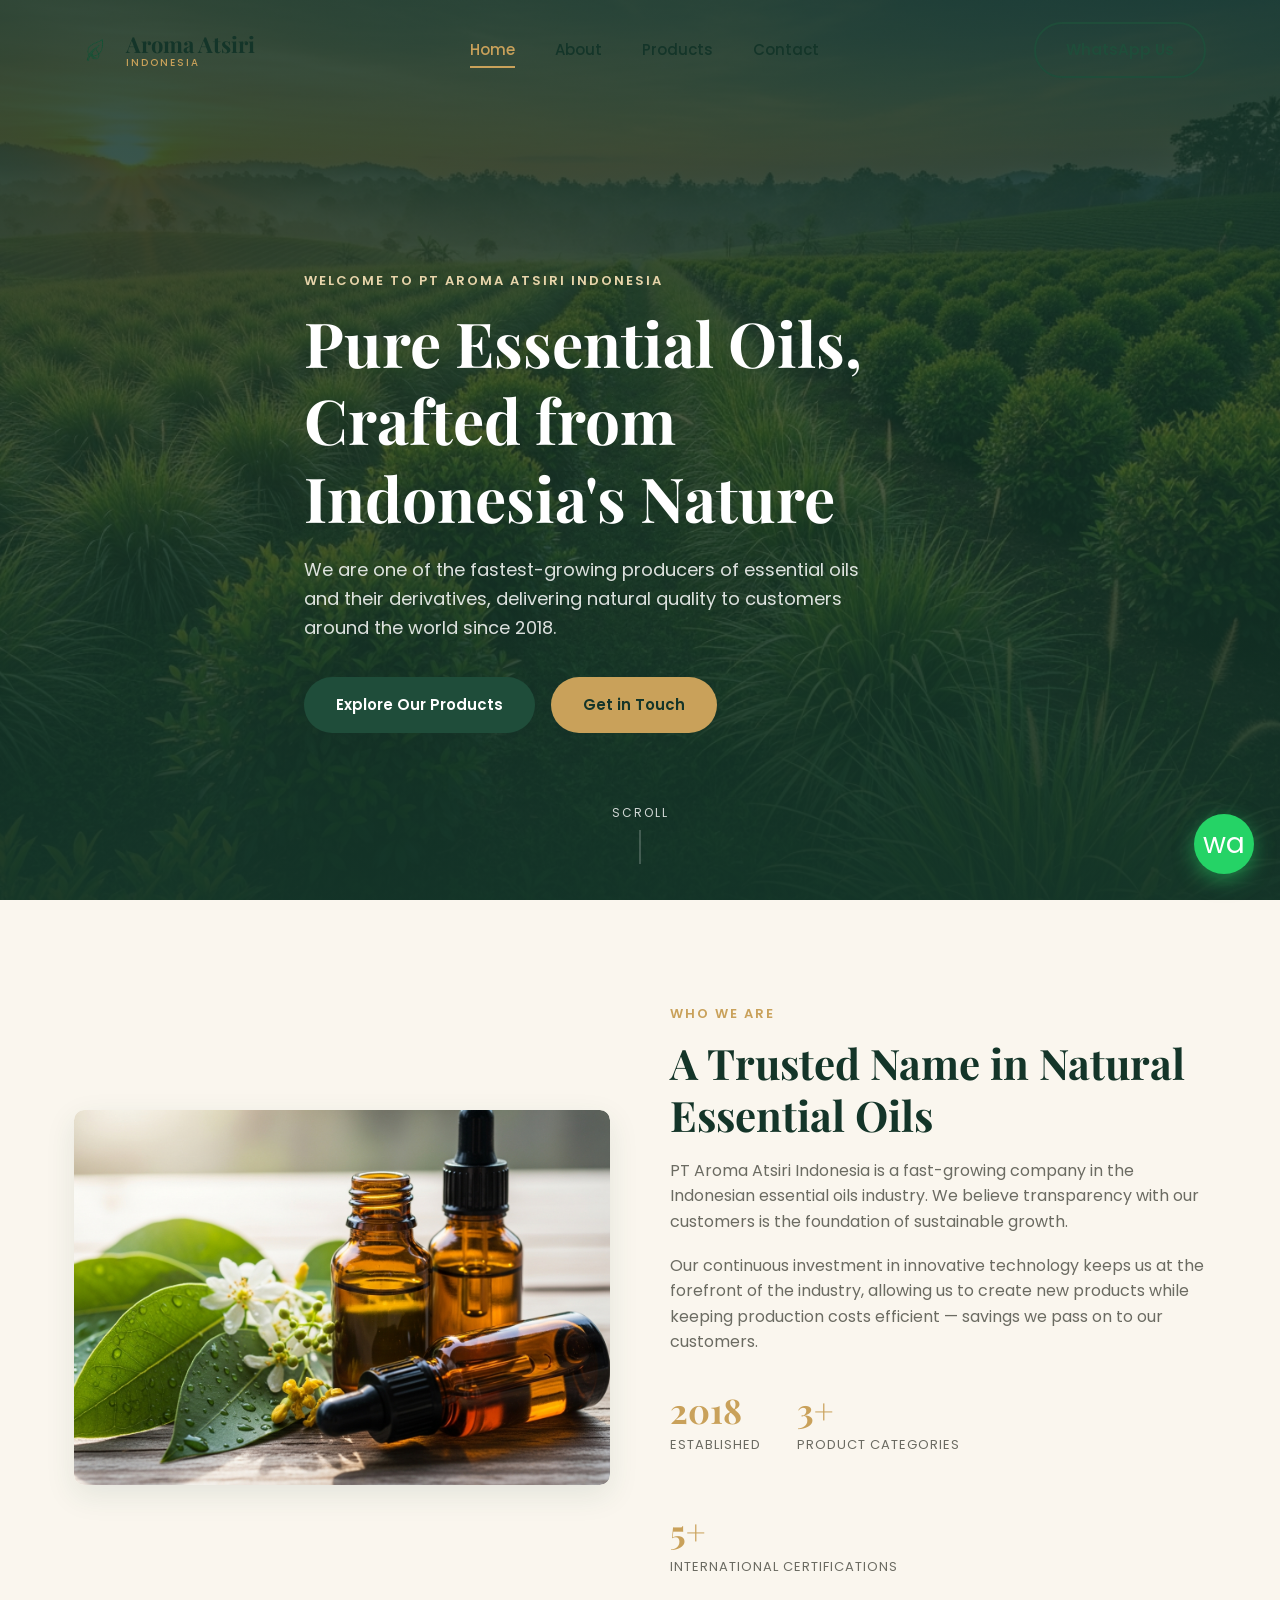
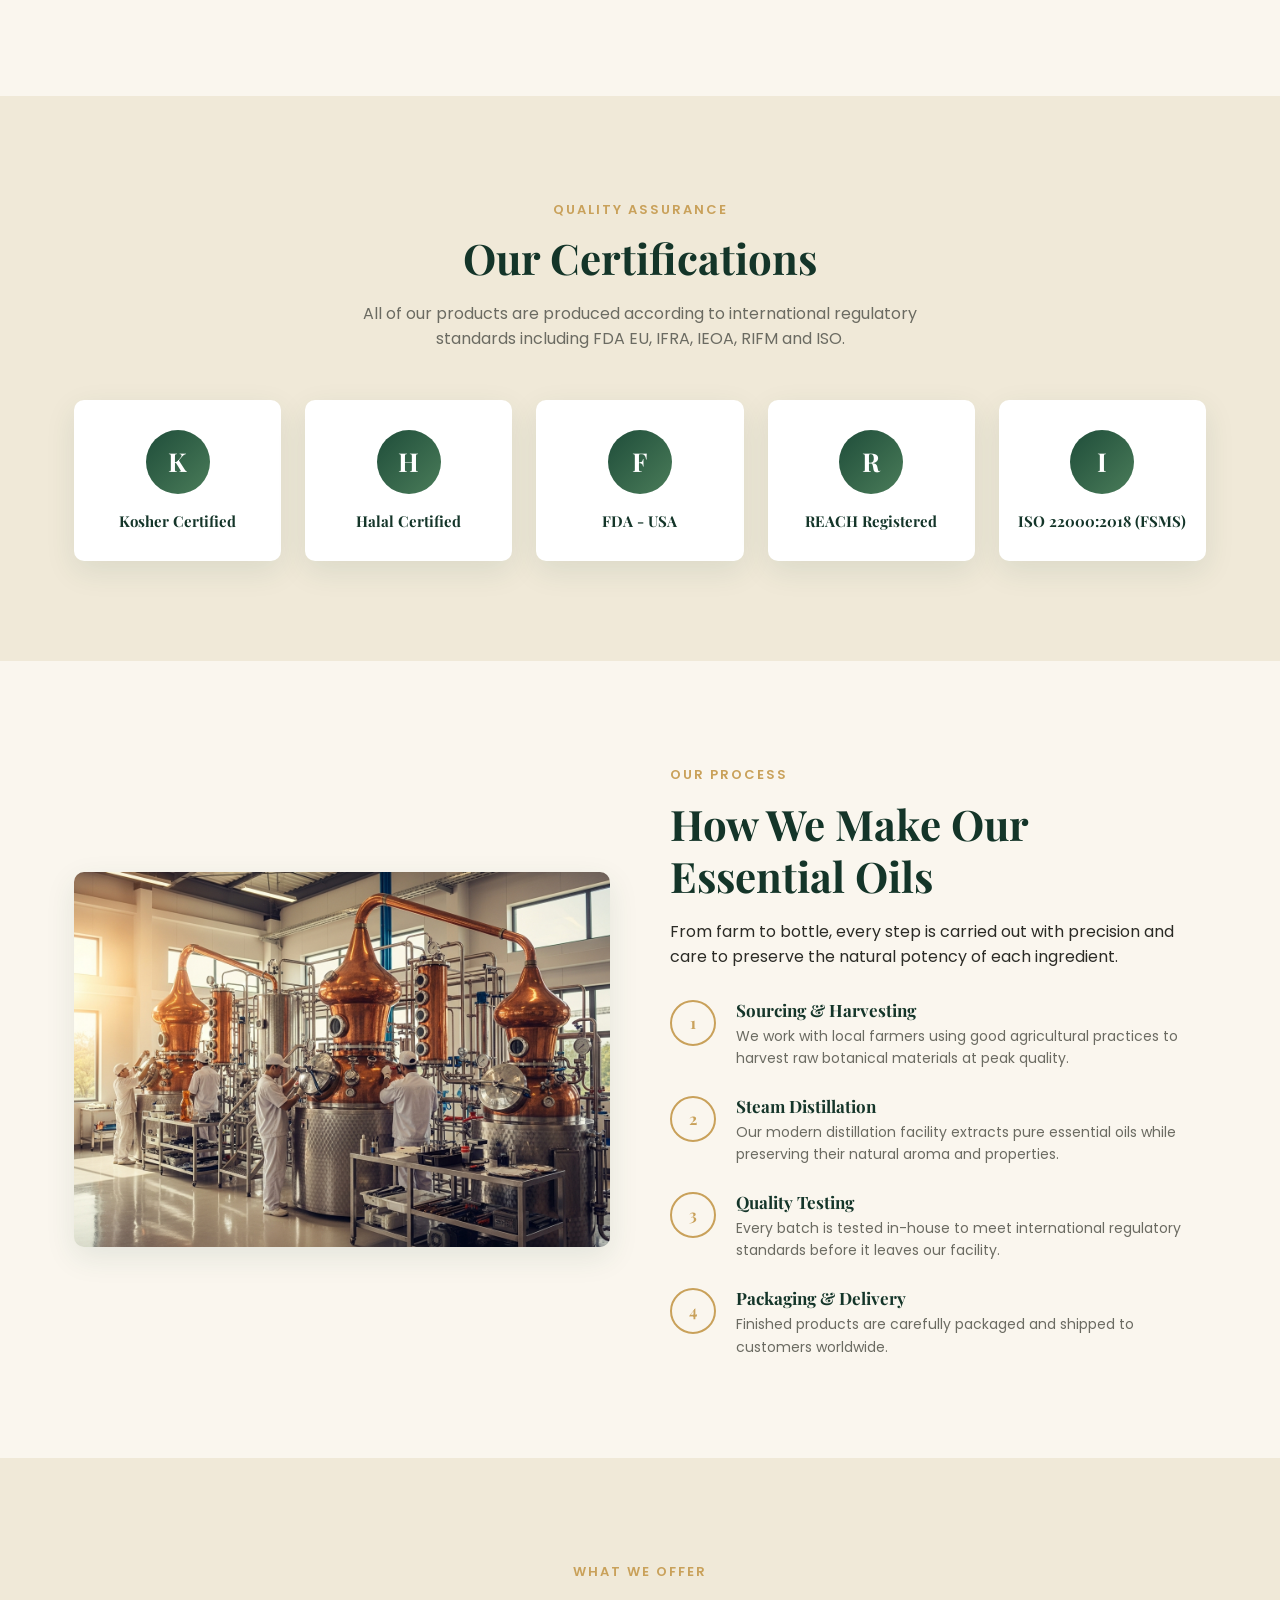
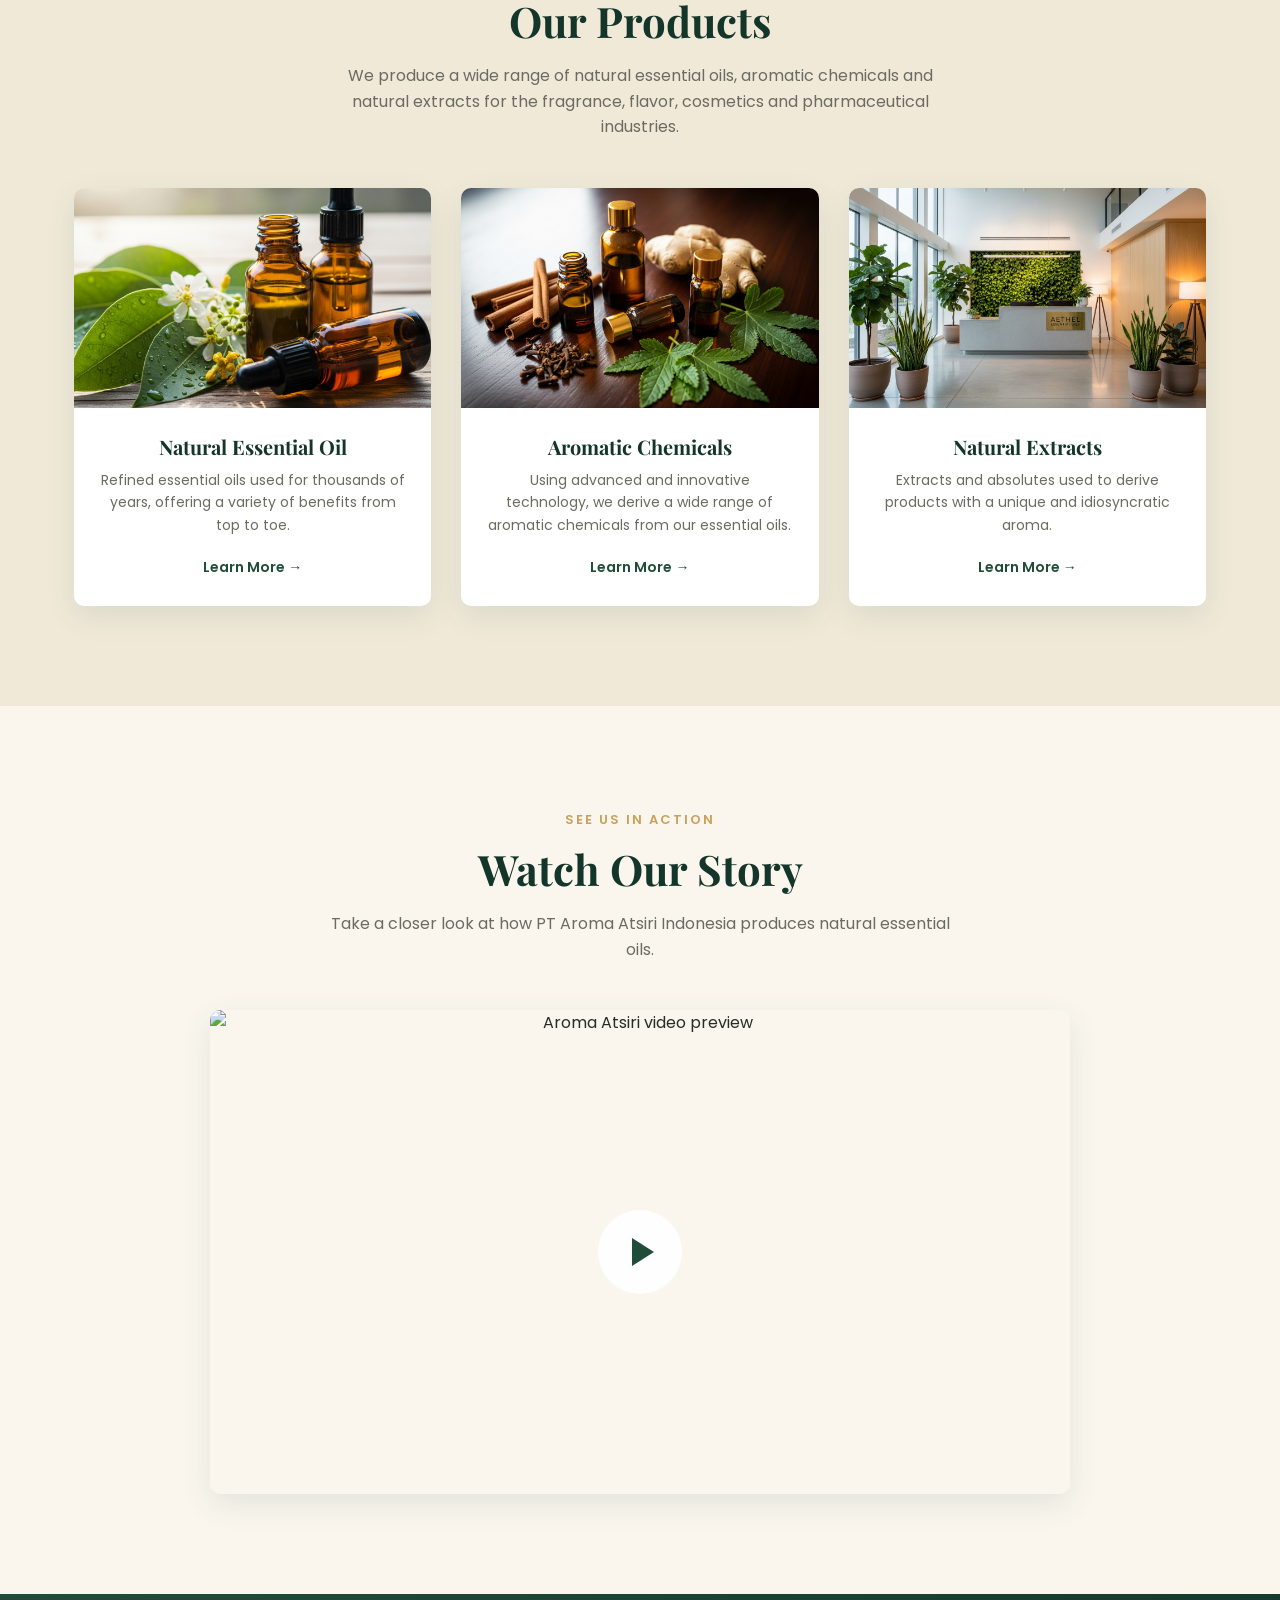
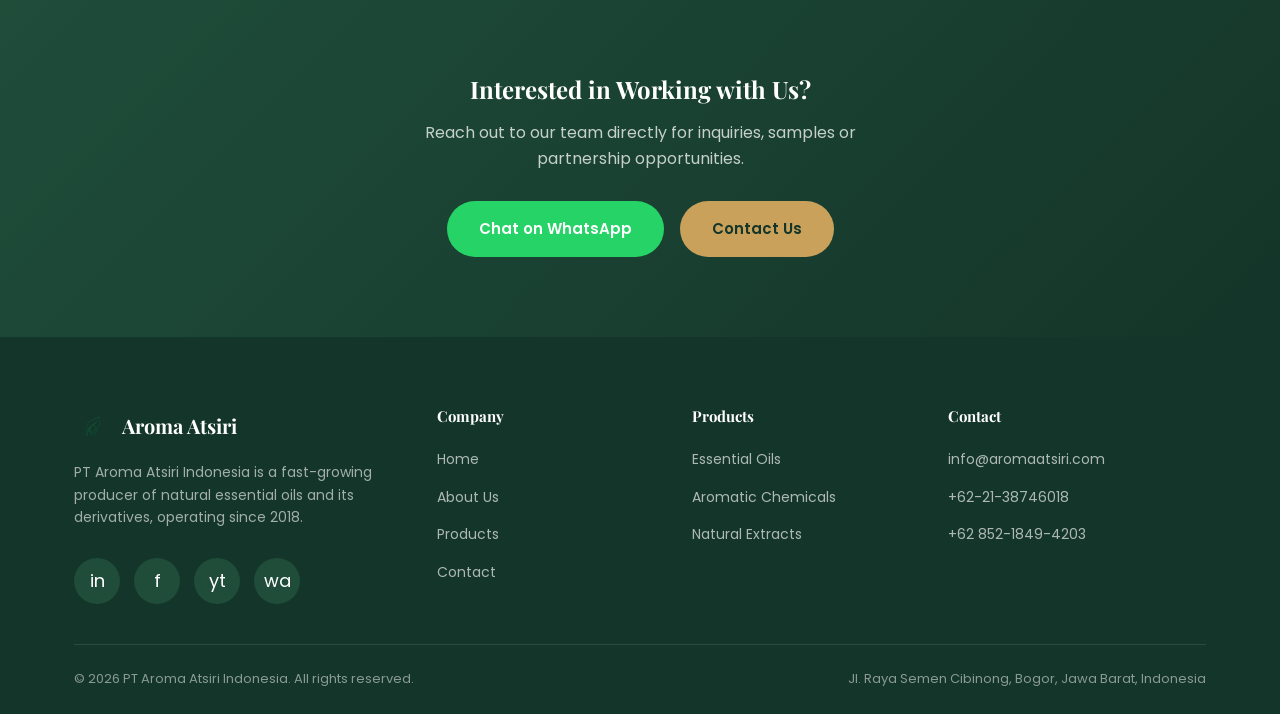
==== index.html @ 80cc1ab2 "upload files" ====
<!DOCTYPE html>
<html lang="en">
<head>
  <meta charset="UTF-8" />
  <meta name="viewport" content="width=device-width, initial-scale=1.0, maximum-scale=1" />
  <title>Aroma Atsiri Indonesia | Natural Essential Oils Producer</title>
  <meta name="description" content="PT Aroma Atsiri Indonesia is a fast-growing producer of natural essential oils, aromatic chemicals and natural extracts, certified Halal, Kosher, FDA and ISO." />
  <meta name="robots" content="index, follow" />
  <meta property="og:title" content="Aroma Atsiri Indonesia" />
  <meta property="og:description" content="Natural essential oils, aromatic chemicals and extracts — produced to international standards." />
  <meta property="og:type" content="website" />
  <meta name="twitter:card" content="summary_large_image" />
  <link rel="icon" type="image/png" href="images/logo-icon.png" />
  <link rel="preconnect" href="https://fonts.googleapis.com">
  <link rel="preconnect" href="https://fonts.gstatic.com" crossorigin>
  <link href="https://fonts.googleapis.com/css2?family=Playfair+Display:wght@600;700&family=Poppins:wght@300;400;500;600;700&display=swap" rel="stylesheet">
  <link rel="stylesheet" href="style.css" />
</head>
<body>

  <!-- ===== Header ===== -->
  <header class="site-header">
    <div class="container header-inner">
      <a href="index.html" class="logo">
        <img src="images/logo-icon.png" alt="Aroma Atsiri logo" />
        <span>Aroma Atsiri<small>Indonesia</small></span>
      </a>

      <nav class="nav-links">
        <a href="index.html">Home</a>
        <a href="about.html">About</a>
        <a href="products.html">Products</a>
        <a href="contact.html">Contact</a>
      </nav>

      <div class="nav-cta">
        <a href="https://wa.me/6285218494203" target="_blank" rel="noopener" class="btn btn-outline">WhatsApp Us</a>
        <button class="menu-toggle" aria-label="Toggle menu">
          <span></span><span></span><span></span>
        </button>
      </div>
    </div>
  </header>

  <!-- ===== Hero / Welcome ===== -->
  <section class="hero">
    <div class="hero-bg">
      <img src="images/hero-plantation.png" alt="Essential oil plantation in Indonesia" />
    </div>
    <div class="container hero-content">
      <span class="section-tag">Welcome to PT Aroma Atsiri Indonesia</span>
      <h1>Pure Essential Oils, Crafted from Indonesia's Nature</h1>
      <p>We are one of the fastest-growing producers of essential oils and their derivatives, delivering natural quality to customers around the world since 2018.</p>
      <div class="hero-buttons">
        <a href="products.html" class="btn btn-primary">Explore Our Products</a>
        <a href="contact.html" class="btn btn-gold">Get in Touch</a>
      </div>
    </div>
    <a href="#welcome" class="hero-scroll">
      <span>Scroll</span>
      <span class="line"></span>
    </a>
  </section>

  <!-- ===== Welcome / Company Intro ===== -->
  <section class="section" id="welcome">
    <div class="container welcome-grid">
      <div class="welcome-image reveal">
        <img src="images/hero-oils.png" alt="Essential oil bottles" />
      </div>
      <div class="welcome-text reveal">
        <span class="section-tag">Who We Are</span>
        <h2 class="section-title">A Trusted Name in Natural Essential Oils</h2>
        <p>PT Aroma Atsiri Indonesia is a fast-growing company in the Indonesian essential oils industry. We believe transparency with our customers is the foundation of sustainable growth.</p>
        <p>Our continuous investment in innovative technology keeps us at the forefront of the industry, allowing us to create new products while keeping production costs efficient — savings we pass on to our customers.</p>
        <div class="welcome-stats">
          <div class="stat-item">
            <h3>2018</h3>
            <p>Established</p>
          </div>
          <div class="stat-item">
            <h3>3+</h3>
            <p>Product Categories</p>
          </div>
          <div class="stat-item">
            <h3>5+</h3>
            <p>International Certifications</p>
          </div>
        </div>
      </div>
    </div>
  </section>

  <!-- ===== Certifications ===== -->
  <section class="section section-alt">
    <div class="container text-center">
      <span class="section-tag">Quality Assurance</span>
      <h2 class="section-title">Our Certifications</h2>
      <p class="section-subtitle">All of our products are produced according to international regulatory standards including FDA EU, IFRA, IEOA, RIFM and ISO.</p>

      <div class="cert-grid">
        <div class="cert-card reveal">
          <div class="cert-icon">K</div>
          <h4>Kosher Certified</h4>
        </div>
        <div class="cert-card reveal">
          <div class="cert-icon">H</div>
          <h4>Halal Certified</h4>
        </div>
        <div class="cert-card reveal">
          <div class="cert-icon">F</div>
          <h4>FDA - USA</h4>
        </div>
        <div class="cert-card reveal">
          <div class="cert-icon">R</div>
          <h4>REACH Registered</h4>
        </div>
        <div class="cert-card reveal">
          <div class="cert-icon">I</div>
          <h4>ISO 22000:2018 (FSMS)</h4>
        </div>
      </div>
    </div>
  </section>

  <!-- ===== How We Make ===== -->
  <section class="section">
    <div class="container process-grid">
      <div class="process-image reveal">
        <img src="images/how-we-make.png" alt="Essential oil distillation process" />
      </div>
      <div class="reveal">
        <span class="section-tag">Our Process</span>
        <h2 class="section-title">How We Make Our Essential Oils</h2>
        <p>From farm to bottle, every step is carried out with precision and care to preserve the natural potency of each ingredient.</p>

        <div class="process-steps">
          <div class="process-step">
            <div class="process-number">1</div>
            <div>
              <h4>Sourcing & Harvesting</h4>
              <p>We work with local farmers using good agricultural practices to harvest raw botanical materials at peak quality.</p>
            </div>
          </div>
          <div class="process-step">
            <div class="process-number">2</div>
            <div>
              <h4>Steam Distillation</h4>
              <p>Our modern distillation facility extracts pure essential oils while preserving their natural aroma and properties.</p>
            </div>
          </div>
          <div class="process-step">
            <div class="process-number">3</div>
            <div>
              <h4>Quality Testing</h4>
              <p>Every batch is tested in-house to meet international regulatory standards before it leaves our facility.</p>
            </div>
          </div>
          <div class="process-step">
            <div class="process-number">4</div>
            <div>
              <h4>Packaging & Delivery</h4>
              <p>Finished products are carefully packaged and shipped to customers worldwide.</p>
            </div>
          </div>
        </div>
      </div>
    </div>
  </section>

  <!-- ===== Our Products ===== -->
  <section class="section section-alt">
    <div class="container text-center">
      <span class="section-tag">What We Offer</span>
      <h2 class="section-title">Our Products</h2>
      <p class="section-subtitle">We produce a wide range of natural essential oils, aromatic chemicals and natural extracts for the fragrance, flavor, cosmetics and pharmaceutical industries.</p>

      <div class="product-grid">
        <div class="product-card reveal">
          <div class="product-card-image">
            <img src="images/hero-oils.png" alt="Natural Essential Oil" />
          </div>
          <div class="product-card-body">
            <h3>Natural Essential Oil</h3>
            <p>Refined essential oils used for thousands of years, offering a variety of benefits from top to toe.</p>
            <a href="products.html#essential-oils" class="product-card-link">Learn More &rarr;</a>
          </div>
        </div>
        <div class="product-card reveal">
          <div class="product-card-image">
            <img src="images/our-products.png" alt="Aromatic Chemicals" />
          </div>
          <div class="product-card-body">
            <h3>Aromatic Chemicals</h3>
            <p>Using advanced and innovative technology, we derive a wide range of aromatic chemicals from our essential oils.</p>
            <a href="products.html#aromatic-chemicals" class="product-card-link">Learn More &rarr;</a>
          </div>
        </div>
        <div class="product-card reveal">
          <div class="product-card-image">
            <img src="images/about-facility.png" alt="Natural Extracts" />
          </div>
          <div class="product-card-body">
            <h3>Natural Extracts</h3>
            <p>Extracts and absolutes used to derive products with a unique and idiosyncratic aroma.</p>
            <a href="products.html#natural-extracts" class="product-card-link">Learn More &rarr;</a>
          </div>
        </div>
      </div>
    </div>
  </section>

  <!-- ===== YouTube Video ===== -->
  <section class="section video-section">
    <div class="container">
      <span class="section-tag">See Us In Action</span>
      <h2 class="section-title">Watch Our Story</h2>
      <p class="section-subtitle">Take a closer look at how PT Aroma Atsiri Indonesia produces natural essential oils.</p>
      <div class="video-wrap reveal" data-video-id="btFXNPZrzV0">
        <img src="https://img.youtube.com/vi/btFXNPZrzV0/maxresdefault.jpg" alt="Aroma Atsiri video preview" />
        <div class="play-button"></div>
      </div>
    </div>
  </section>

  <!-- ===== CTA Band ===== -->
  <section class="cta-band">
    <div class="container">
      <h2>Interested in Working with Us?</h2>
      <p>Reach out to our team directly for inquiries, samples or partnership opportunities.</p>
      <div class="cta-buttons">
        <a href="https://wa.me/6285218494203" target="_blank" rel="noopener" class="btn btn-whatsapp">Chat on WhatsApp</a>
        <a href="contact.html" class="btn btn-gold">Contact Us</a>
      </div>
    </div>
  </section>

  <!-- ===== Footer ===== -->
  <footer class="site-footer">
    <div class="container">
      <div class="footer-grid">
        <div class="footer-about">
          <a href="index.html" class="footer-logo">
            <img src="images/logo-icon.png" alt="Aroma Atsiri logo" />
            Aroma Atsiri
          </a>
          <p>PT Aroma Atsiri Indonesia is a fast-growing producer of natural essential oils and its derivatives, operating since 2018.</p>
          <div class="social-row">
            <a href="https://id.linkedin.com/company/aroma-atsiri" target="_blank" rel="noopener" class="social-btn" aria-label="LinkedIn">in</a>
            <a href="https://www.facebook.com/aromaatsiriindonesia/" target="_blank" rel="noopener" class="social-btn" aria-label="Facebook">f</a>
            <a href="https://www.youtube.com/watch?v=btFXNPZrzV0" target="_blank" rel="noopener" class="social-btn" aria-label="YouTube">yt</a>
            <a href="https://wa.me/6285218494203" target="_blank" rel="noopener" class="social-btn" aria-label="WhatsApp">wa</a>
          </div>
        </div>
        <div class="footer-col">
          <h4>Company</h4>
          <ul>
            <li><a href="index.html">Home</a></li>
            <li><a href="about.html">About Us</a></li>
            <li><a href="products.html">Products</a></li>
            <li><a href="contact.html">Contact</a></li>
          </ul>
        </div>
        <div class="footer-col">
          <h4>Products</h4>
          <ul>
            <li><a href="products.html#essential-oils">Essential Oils</a></li>
            <li><a href="products.html#aromatic-chemicals">Aromatic Chemicals</a></li>
            <li><a href="products.html#natural-extracts">Natural Extracts</a></li>
          </ul>
        </div>
        <div class="footer-col">
          <h4>Contact</h4>
          <ul>
            <li><a href="mailto:info@aromaatsiri.com">info@aromaatsiri.com</a></li>
            <li><a href="tel:+622138746018">+62-21-38746018</a></li>
            <li><a href="https://wa.me/6285218494203" target="_blank" rel="noopener">+62 852-1849-4203</a></li>
          </ul>
        </div>
      </div>
      <div class="footer-bottom">
        <p>&copy; 2026 PT Aroma Atsiri Indonesia. All rights reserved.</p>
        <p>Jl. Raya Semen Cibinong, Bogor, Jawa Barat, Indonesia</p>
      </div>
    </div>
  </footer>

  <a href="https://wa.me/6285218494203" target="_blank" rel="noopener" class="whatsapp-float" aria-label="Chat on WhatsApp">wa</a>

  <script src="script.js"></script>
</body>
</html>
---- style.css ----
/* ===================================================
   Aroma Atsiri — Main Stylesheet
   Simple, hand-editable CSS. Organized by section.
   =================================================== */

:root {
  --color-forest: #1f4d3a;
  --color-forest-dark: #143529;
  --color-leaf: #4a7c59;
  --color-gold: #c9a15a;
  --color-gold-light: #e8d5ab;
  --color-cream: #faf6ee;
  --color-cream-dark: #f0e9d8;
  --color-text: #2b2b26;
  --color-text-light: #6b6b62;
  --color-white: #ffffff;

  --font-heading: "Playfair Display", Georgia, serif;
  --font-body: "Poppins", Arial, sans-serif;

  --container-width: 1180px;
  --radius: 10px;
  --shadow: 0 10px 30px rgba(31, 77, 58, 0.1);
  --transition: 0.3s ease;
}

* {
  margin: 0;
  padding: 0;
  box-sizing: border-box;
}

html {
  scroll-behavior: smooth;
}

body {
  font-family: var(--font-body);
  color: var(--color-text);
  background-color: var(--color-cream);
  line-height: 1.6;
  overflow-x: hidden;
}

img {
  max-width: 100%;
  display: block;
}

a {
  text-decoration: none;
  color: inherit;
}

ul {
  list-style: none;
}

.container {
  width: 100%;
  max-width: var(--container-width);
  margin: 0 auto;
  padding: 0 24px;
}

h1, h2, h3, h4 {
  font-family: var(--font-heading);
  color: var(--color-forest-dark);
  line-height: 1.25;
}

.section-tag {
  display: inline-block;
  color: var(--color-gold);
  font-weight: 600;
  letter-spacing: 2px;
  text-transform: uppercase;
  font-size: 13px;
  margin-bottom: 12px;
}

.section-title {
  font-size: clamp(28px, 4vw, 42px);
  margin-bottom: 16px;
}

.section-subtitle {
  color: var(--color-text-light);
  max-width: 620px;
  margin: 0 auto 48px;
  font-size: 16px;
}

.text-center {
  text-align: center;
}

/* ---------- Buttons ---------- */
.btn {
  display: inline-flex;
  align-items: center;
  gap: 8px;
  padding: 14px 30px;
  border-radius: 50px;
  font-weight: 600;
  font-size: 15px;
  transition: all var(--transition);
  cursor: pointer;
  border: 2px solid transparent;
  white-space: nowrap;
}

.btn-primary {
  background-color: var(--color-forest);
  color: var(--color-white);
}

.btn-primary:hover {
  background-color: var(--color-forest-dark);
  transform: translateY(-2px);
  box-shadow: 0 8px 20px rgba(31, 77, 58, 0.3);
}

.btn-outline {
  background-color: transparent;
  border-color: var(--color-forest);
  color: var(--color-forest);
}

.btn-outline:hover {
  background-color: var(--color-forest);
  color: var(--color-white);
}

.btn-gold {
  background-color: var(--color-gold);
  color: var(--color-forest-dark);
}

.btn-gold:hover {
  background-color: var(--color-gold-light);
  transform: translateY(-2px);
}

.btn-whatsapp {
  background-color: #25d366;
  color: var(--color-white);
}

.btn-whatsapp:hover {
  background-color: #1eba59;
  transform: translateY(-2px);
}

/* ---------- Header / Nav ---------- */
.site-header {
  position: fixed;
  top: 0;
  left: 0;
  width: 100%;
  z-index: 1000;
  background-color: rgba(250, 246, 238, 0.0);
  transition: background-color var(--transition), box-shadow var(--transition), padding var(--transition);
  padding: 22px 0;
}

.site-header.scrolled {
  background-color: rgba(250, 246, 238, 0.97);
  box-shadow: 0 4px 20px rgba(0, 0, 0, 0.06);
  padding: 12px 0;
}

.header-inner {
  display: flex;
  align-items: center;
  justify-content: space-between;
}

.logo {
  display: flex;
  align-items: center;
  gap: 10px;
  font-family: var(--font-heading);
  font-size: 22px;
  font-weight: 700;
  color: var(--color-forest-dark);
}

.logo img {
  height: 42px;
  width: 42px;
  object-fit: contain;
}

.logo span {
  display: block;
  line-height: 1.1;
}

.logo small {
  display: block;
  font-family: var(--font-body);
  font-size: 10px;
  font-weight: 500;
  letter-spacing: 2px;
  color: var(--color-gold);
  text-transform: uppercase;
}

.nav-links {
  display: flex;
  align-items: center;
  gap: 40px;
}

.nav-links a {
  font-weight: 500;
  font-size: 15px;
  color: var(--color-forest-dark);
  position: relative;
  padding: 6px 0;
}

.nav-links a::after {
  content: "";
  position: absolute;
  bottom: 0;
  left: 0;
  width: 0;
  height: 2px;
  background-color: var(--color-gold);
  transition: width var(--transition);
}

.nav-links a:hover::after,
.nav-links a.active::after {
  width: 100%;
}

.nav-links a.active {
  color: var(--color-gold);
}

.nav-cta {
  display: flex;
  align-items: center;
  gap: 16px;
}

.menu-toggle {
  display: none;
  flex-direction: column;
  gap: 5px;
  cursor: pointer;
  background: none;
  border: none;
  z-index: 1100;
}

.menu-toggle span {
  width: 26px;
  height: 2px;
  background-color: var(--color-forest-dark);
  transition: all var(--transition);
}

.menu-toggle.open span:nth-child(1) {
  transform: translateY(7px) rotate(45deg);
}

.menu-toggle.open span:nth-child(2) {
  opacity: 0;
}

.menu-toggle.open span:nth-child(3) {
  transform: translateY(-7px) rotate(-45deg);
}

/* ---------- Hero ---------- */
.hero {
  position: relative;
  min-height: 100vh;
  display: flex;
  align-items: center;
  padding-top: 100px;
  background-color: var(--color-forest-dark);
  overflow: hidden;
}

.hero-bg {
  position: absolute;
  inset: 0;
  z-index: 0;
}

.hero-bg img {
  width: 100%;
  height: 100%;
  object-fit: cover;
  opacity: 0.55;
}

.hero-bg::after {
  content: "";
  position: absolute;
  inset: 0;
  background: linear-gradient(180deg, rgba(20, 53, 41, 0.75) 0%, rgba(20, 53, 41, 0.55) 50%, rgba(20, 53, 41, 0.92) 100%);
}

.hero-content {
  position: relative;
  z-index: 1;
  color: var(--color-white);
  max-width: 720px;
}

.hero-content .section-tag {
  color: var(--color-gold-light);
}

.hero-content h1 {
  color: var(--color-white);
  font-size: clamp(36px, 6vw, 62px);
  margin-bottom: 20px;
}

.hero-content p {
  font-size: 18px;
  color: rgba(255, 255, 255, 0.85);
  max-width: 560px;
  margin-bottom: 34px;
}

.hero-buttons {
  display: flex;
  gap: 16px;
  flex-wrap: wrap;
}

.hero-scroll {
  position: absolute;
  bottom: 36px;
  left: 50%;
  transform: translateX(-50%);
  color: var(--color-white);
  z-index: 1;
  display: flex;
  flex-direction: column;
  align-items: center;
  gap: 8px;
  font-size: 12px;
  letter-spacing: 2px;
  text-transform: uppercase;
  opacity: 0.8;
  animation: bounce 2.2s infinite;
}

@keyframes bounce {
  0%, 100% { transform: translate(-50%, 0); }
  50% { transform: translate(-50%, 8px); }
}

.hero-scroll .line {
  width: 1px;
  height: 34px;
  background-color: rgba(255, 255, 255, 0.5);
}

/* ---------- Generic Section ---------- */
.section {
  padding: 100px 0;
}

.section-alt {
  background-color: var(--color-cream-dark);
}

/* ---------- Welcome / Intro ---------- */
.welcome-grid {
  display: grid;
  grid-template-columns: 1fr 1fr;
  gap: 60px;
  align-items: center;
}

.welcome-image {
  position: relative;
  border-radius: var(--radius);
  overflow: hidden;
  box-shadow: var(--shadow);
}

.welcome-image img {
  border-radius: var(--radius);
}

.welcome-stats {
  display: flex;
  gap: 36px;
  margin-top: 34px;
  flex-wrap: wrap;
}

.stat-item h3 {
  font-size: 34px;
  color: var(--color-gold);
  margin-bottom: 4px;
}

.stat-item p {
  font-size: 13px;
  color: var(--color-text-light);
  text-transform: uppercase;
  letter-spacing: 1px;
}

.welcome-text p {
  margin-bottom: 18px;
  color: var(--color-text-light);
}

/* ---------- Certification ---------- */
.cert-grid {
  display: grid;
  grid-template-columns: repeat(5, 1fr);
  gap: 24px;
}

.cert-card {
  background-color: var(--color-white);
  border-radius: var(--radius);
  padding: 30px 16px;
  text-align: center;
  box-shadow: var(--shadow);
  transition: transform var(--transition);
}

.cert-card:hover {
  transform: translateY(-8px);
}

.cert-icon {
  width: 64px;
  height: 64px;
  margin: 0 auto 18px;
  border-radius: 50%;
  background: linear-gradient(135deg, var(--color-forest), var(--color-leaf));
  display: flex;
  align-items: center;
  justify-content: center;
  color: var(--color-white);
  font-size: 26px;
  font-weight: 700;
  font-family: var(--font-heading);
}

.cert-card h4 {
  font-size: 15px;
}

/* ---------- How We Make ---------- */
.process-grid {
  display: grid;
  grid-template-columns: 1fr 1fr;
  gap: 60px;
  align-items: center;
}

.process-image {
  border-radius: var(--radius);
  overflow: hidden;
  box-shadow: var(--shadow);
}

.process-steps {
  margin-top: 30px;
  display: flex;
  flex-direction: column;
  gap: 26px;
}

.process-step {
  display: flex;
  gap: 20px;
}

.process-number {
  flex-shrink: 0;
  width: 46px;
  height: 46px;
  border-radius: 50%;
  border: 2px solid var(--color-gold);
  display: flex;
  align-items: center;
  justify-content: center;
  font-family: var(--font-heading);
  font-weight: 700;
  color: var(--color-gold);
}

.process-step h4 {
  font-size: 17px;
  margin-bottom: 4px;
}

.process-step p {
  color: var(--color-text-light);
  font-size: 14px;
}

/* ---------- Product Cards ---------- */
.product-grid {
  display: grid;
  grid-template-columns: repeat(3, 1fr);
  gap: 30px;
}

.product-card {
  background-color: var(--color-white);
  border-radius: var(--radius);
  overflow: hidden;
  box-shadow: var(--shadow);
  transition: transform var(--transition);
}

.product-card:hover {
  transform: translateY(-8px);
}

.product-card-image {
  height: 220px;
  overflow: hidden;
}

.product-card-image img {
  width: 100%;
  height: 100%;
  object-fit: cover;
  transition: transform 0.5s ease;
}

.product-card:hover .product-card-image img {
  transform: scale(1.08);
}

.product-card-body {
  padding: 26px;
}

.product-card-body h3 {
  font-size: 20px;
  margin-bottom: 10px;
}

.product-card-body p {
  color: var(--color-text-light);
  font-size: 14px;
  margin-bottom: 18px;
}

.product-card-link {
  font-weight: 600;
  color: var(--color-forest);
  font-size: 14px;
  display: inline-flex;
  align-items: center;
  gap: 6px;
}

/* ---------- Product List (Products page) ---------- */
.category-tabs {
  display: flex;
  gap: 14px;
  justify-content: center;
  margin-bottom: 50px;
  flex-wrap: wrap;
}

.tab-btn {
  padding: 12px 26px;
  border-radius: 50px;
  border: 2px solid var(--color-forest);
  background: transparent;
  color: var(--color-forest);
  font-weight: 600;
  cursor: pointer;
  font-family: var(--font-body);
  font-size: 14px;
  transition: all var(--transition);
}

.tab-btn.active,
.tab-btn:hover {
  background-color: var(--color-forest);
  color: var(--color-white);
}

.item-grid {
  display: grid;
  grid-template-columns: repeat(4, 1fr);
  gap: 26px;
}

.item-category {
  display: none;
}

.item-category.active {
  display: grid;
  grid-template-columns: repeat(4, 1fr);
  gap: 26px;
}

.item-card {
  background-color: var(--color-white);
  border-radius: var(--radius);
  padding: 22px;
  text-align: center;
  box-shadow: 0 4px 14px rgba(31, 77, 58, 0.06);
  transition: transform var(--transition), box-shadow var(--transition);
}

.item-card:hover {
  transform: translateY(-6px);
  box-shadow: var(--shadow);
}

.item-icon {
  width: 54px;
  height: 54px;
  border-radius: 50%;
  margin: 0 auto 16px;
  background-color: var(--color-cream-dark);
  display: flex;
  align-items: center;
  justify-content: center;
  color: var(--color-leaf);
  font-size: 22px;
}

.item-card h4 {
  font-size: 15px;
  margin-bottom: 6px;
}

.item-card .latin {
  font-style: italic;
  font-size: 12px;
  color: var(--color-text-light);
  margin-bottom: 4px;
}

.item-card .cas {
  font-size: 11px;
  color: var(--color-gold);
  letter-spacing: 0.5px;
}

/* ---------- About Page ---------- */
.about-hero {
  padding-top: 160px;
  padding-bottom: 60px;
  text-align: center;
  background-color: var(--color-cream-dark);
}

.about-grid {
  display: grid;
  grid-template-columns: 1fr 1fr;
  gap: 60px;
  align-items: center;
}

.about-image {
  border-radius: var(--radius);
  overflow: hidden;
  box-shadow: var(--shadow);
}

.values-grid {
  display: grid;
  grid-template-columns: repeat(3, 1fr);
  gap: 30px;
  margin-top: 20px;
}

.value-card {
  background-color: var(--color-white);
  padding: 36px 26px;
  border-radius: var(--radius);
  text-align: center;
  box-shadow: var(--shadow);
}

.value-card .cert-icon {
  margin-bottom: 20px;
}

.value-card h4 {
  margin-bottom: 10px;
}

.value-card p {
  color: var(--color-text-light);
  font-size: 14px;
}

/* ---------- Page Hero (About/Products/Contact) ---------- */
.page-hero {
  padding-top: 170px;
  padding-bottom: 70px;
  text-align: center;
  background: linear-gradient(rgba(20, 53, 41, 0.88), rgba(20, 53, 41, 0.88)), url("/images/hero-plantation.png");
  background-size: cover;
  background-position: center;
  color: var(--color-white);
}

.page-hero h1 {
  color: var(--color-white);
  font-size: clamp(32px, 5vw, 48px);
}

.page-hero p {
  color: rgba(255, 255, 255, 0.8);
  max-width: 560px;
  margin: 14px auto 0;
}

.breadcrumb {
  font-size: 13px;
  letter-spacing: 1px;
  color: var(--color-gold-light);
  text-transform: uppercase;
  margin-bottom: 10px;
}

/* ---------- Contact Page ---------- */
.contact-grid {
  display: grid;
  grid-template-columns: 1fr 1fr;
  gap: 50px;
}

.contact-card {
  background-color: var(--color-white);
  border-radius: var(--radius);
  padding: 34px;
  box-shadow: var(--shadow);
  margin-bottom: 24px;
  display: flex;
  gap: 20px;
  align-items: flex-start;
}

.contact-icon {
  flex-shrink: 0;
  width: 52px;
  height: 52px;
  border-radius: 50%;
  background-color: var(--color-cream-dark);
  color: var(--color-forest);
  display: flex;
  align-items: center;
  justify-content: center;
  font-size: 20px;
}

.contact-card h4 {
  font-size: 17px;
  margin-bottom: 8px;
}

.contact-card p, .contact-card a {
  color: var(--color-text-light);
  font-size: 14px;
}

.contact-card a:hover {
  color: var(--color-forest);
}

.map-wrap {
  border-radius: var(--radius);
  overflow: hidden;
  box-shadow: var(--shadow);
  height: 100%;
  min-height: 420px;
}

.map-wrap iframe {
  width: 100%;
  height: 100%;
  min-height: 420px;
  border: 0;
}

.social-row {
  display: flex;
  gap: 14px;
  margin-top: 30px;
}

.social-btn {
  width: 46px;
  height: 46px;
  border-radius: 50%;
  background-color: var(--color-forest);
  color: var(--color-white);
  display: flex;
  align-items: center;
  justify-content: center;
  font-size: 18px;
  transition: all var(--transition);
}

.social-btn:hover {
  background-color: var(--color-gold);
  color: var(--color-forest-dark);
  transform: translateY(-4px);
}

/* ---------- YouTube Preview ---------- */
.video-section {
  text-align: center;
}

.video-wrap {
  position: relative;
  max-width: 860px;
  margin: 0 auto;
  border-radius: var(--radius);
  overflow: hidden;
  box-shadow: var(--shadow);
  cursor: pointer;
  aspect-ratio: 16/9;
}

.video-wrap img {
  width: 100%;
  height: 100%;
  object-fit: cover;
}

.video-wrap iframe {
  width: 100%;
  height: 100%;
  border: 0;
}

.play-button {
  position: absolute;
  top: 50%;
  left: 50%;
  transform: translate(-50%, -50%);
  width: 84px;
  height: 84px;
  border-radius: 50%;
  background-color: rgba(255, 255, 255, 0.92);
  display: flex;
  align-items: center;
  justify-content: center;
  transition: transform var(--transition);
}

.video-wrap:hover .play-button {
  transform: translate(-50%, -50%) scale(1.1);
}

.play-button::after {
  content: "";
  border-style: solid;
  border-width: 14px 0 14px 22px;
  border-color: transparent transparent transparent var(--color-forest);
  margin-left: 6px;
}

/* ---------- CTA Band ---------- */
.cta-band {
  background: linear-gradient(135deg, var(--color-forest), var(--color-forest-dark));
  color: var(--color-white);
  text-align: center;
  padding: 80px 0;
}

.cta-band h2 {
  color: var(--color-white);
  margin-bottom: 16px;
}

.cta-band p {
  color: rgba(255, 255, 255, 0.75);
  max-width: 520px;
  margin: 0 auto 30px;
}

.cta-buttons {
  display: flex;
  gap: 16px;
  justify-content: center;
  flex-wrap: wrap;
}

/* ---------- Footer ---------- */
.site-footer {
  background-color: var(--color-forest-dark);
  color: rgba(255, 255, 255, 0.75);
  padding: 70px 0 24px;
}

.footer-grid {
  display: grid;
  grid-template-columns: 1.5fr 1fr 1fr 1.2fr;
  gap: 40px;
  padding-bottom: 40px;
  border-bottom: 1px solid rgba(255, 255, 255, 0.1);
}

.footer-logo {
  display: flex;
  align-items: center;
  gap: 10px;
  margin-bottom: 16px;
  color: var(--color-white);
  font-family: var(--font-heading);
  font-size: 20px;
  font-weight: 700;
}

.footer-logo img {
  height: 38px;
  width: 38px;
}

.footer-about p {
  font-size: 14px;
  color: rgba(255, 255, 255, 0.6);
  margin-bottom: 20px;
}

.footer-col h4 {
  color: var(--color-white);
  font-size: 15px;
  margin-bottom: 20px;
}

.footer-col ul li {
  margin-bottom: 12px;
}

.footer-col ul li a {
  font-size: 14px;
  color: rgba(255, 255, 255, 0.65);
  transition: color var(--transition);
}

.footer-col ul li a:hover {
  color: var(--color-gold);
}

.footer-bottom {
  padding-top: 24px;
  display: flex;
  justify-content: space-between;
  align-items: center;
  font-size: 13px;
  color: rgba(255, 255, 255, 0.5);
  flex-wrap: wrap;
  gap: 10px;
}

/* ---------- WhatsApp Floating Button ---------- */
.whatsapp-float {
  position: fixed;
  bottom: 26px;
  right: 26px;
  width: 60px;
  height: 60px;
  background-color: #25d366;
  border-radius: 50%;
  display: flex;
  align-items: center;
  justify-content: center;
  color: var(--color-white);
  font-size: 28px;
  box-shadow: 0 6px 20px rgba(37, 211, 102, 0.5);
  z-index: 999;
  transition: transform var(--transition);
}

.whatsapp-float:hover {
  transform: scale(1.1);
}

/* ---------- Scroll Reveal ---------- */
.reveal {
  opacity: 0;
  transform: translateY(30px);
  transition: opacity 0.7s ease, transform 0.7s ease;
}

.reveal.visible {
  opacity: 1;
  transform: translateY(0);
}

/* ===================================================
   Tablet (max-width: 1024px)
   =================================================== */
@media (max-width: 1024px) {
  .cert-grid {
    grid-template-columns: repeat(3, 1fr);
  }

  .product-grid {
    grid-template-columns: repeat(2, 1fr);
  }

  .item-grid,
  .item-category.active {
    grid-template-columns: repeat(3, 1fr);
  }

  .footer-grid {
    grid-template-columns: 1fr 1fr;
  }

  .nav-links {
    gap: 26px;
  }
}

/* ===================================================
   Mobile / Small Tablet (max-width: 860px)
   =================================================== */
@media (max-width: 860px) {
  .section {
    padding: 70px 0;
  }

  .nav-links {
    position: fixed;
    top: 0;
    right: -100%;
    width: 78%;
    max-width: 320px;
    height: 100vh;
    background-color: var(--color-cream);
    flex-direction: column;
    justify-content: center;
    align-items: flex-start;
    padding: 40px;
    gap: 28px;
    transition: right var(--transition);
    box-shadow: -10px 0 30px rgba(0, 0, 0, 0.1);
  }

  .nav-links.open {
    right: 0;
  }

  .menu-toggle {
    display: flex;
  }

  .nav-cta .btn-outline {
    display: none;
  }

  .welcome-grid,
  .process-grid,
  .about-grid,
  .contact-grid {
    grid-template-columns: 1fr;
  }

  .process-image,
  .welcome-image {
    order: -1;
  }

  .cert-grid {
    grid-template-columns: repeat(2, 1fr);
  }

  .product-grid {
    grid-template-columns: 1fr;
  }

  .item-grid,
  .item-category.active {
    grid-template-columns: repeat(2, 1fr);
  }

  .values-grid {
    grid-template-columns: 1fr;
  }

  .footer-grid {
    grid-template-columns: 1fr;
    gap: 30px;
  }

  .footer-bottom {
    flex-direction: column;
    text-align: center;
  }

  .hero-buttons,
  .cta-buttons {
    flex-direction: column;
    align-items: stretch;
  }

  .btn {
    justify-content: center;
  }
}

/* ===================================================
   Small Mobile (max-width: 480px)
   =================================================== */
@media (max-width: 480px) {
  .container {
    padding: 0 18px;
  }

  .cert-grid,
  .item-grid,
  .item-category.active {
    grid-template-columns: 1fr 1fr;
  }

  .welcome-stats {
    gap: 20px;
  }

  .whatsapp-float {
    width: 52px;
    height: 52px;
    font-size: 24px;
    bottom: 18px;
    right: 18px;
  }
}
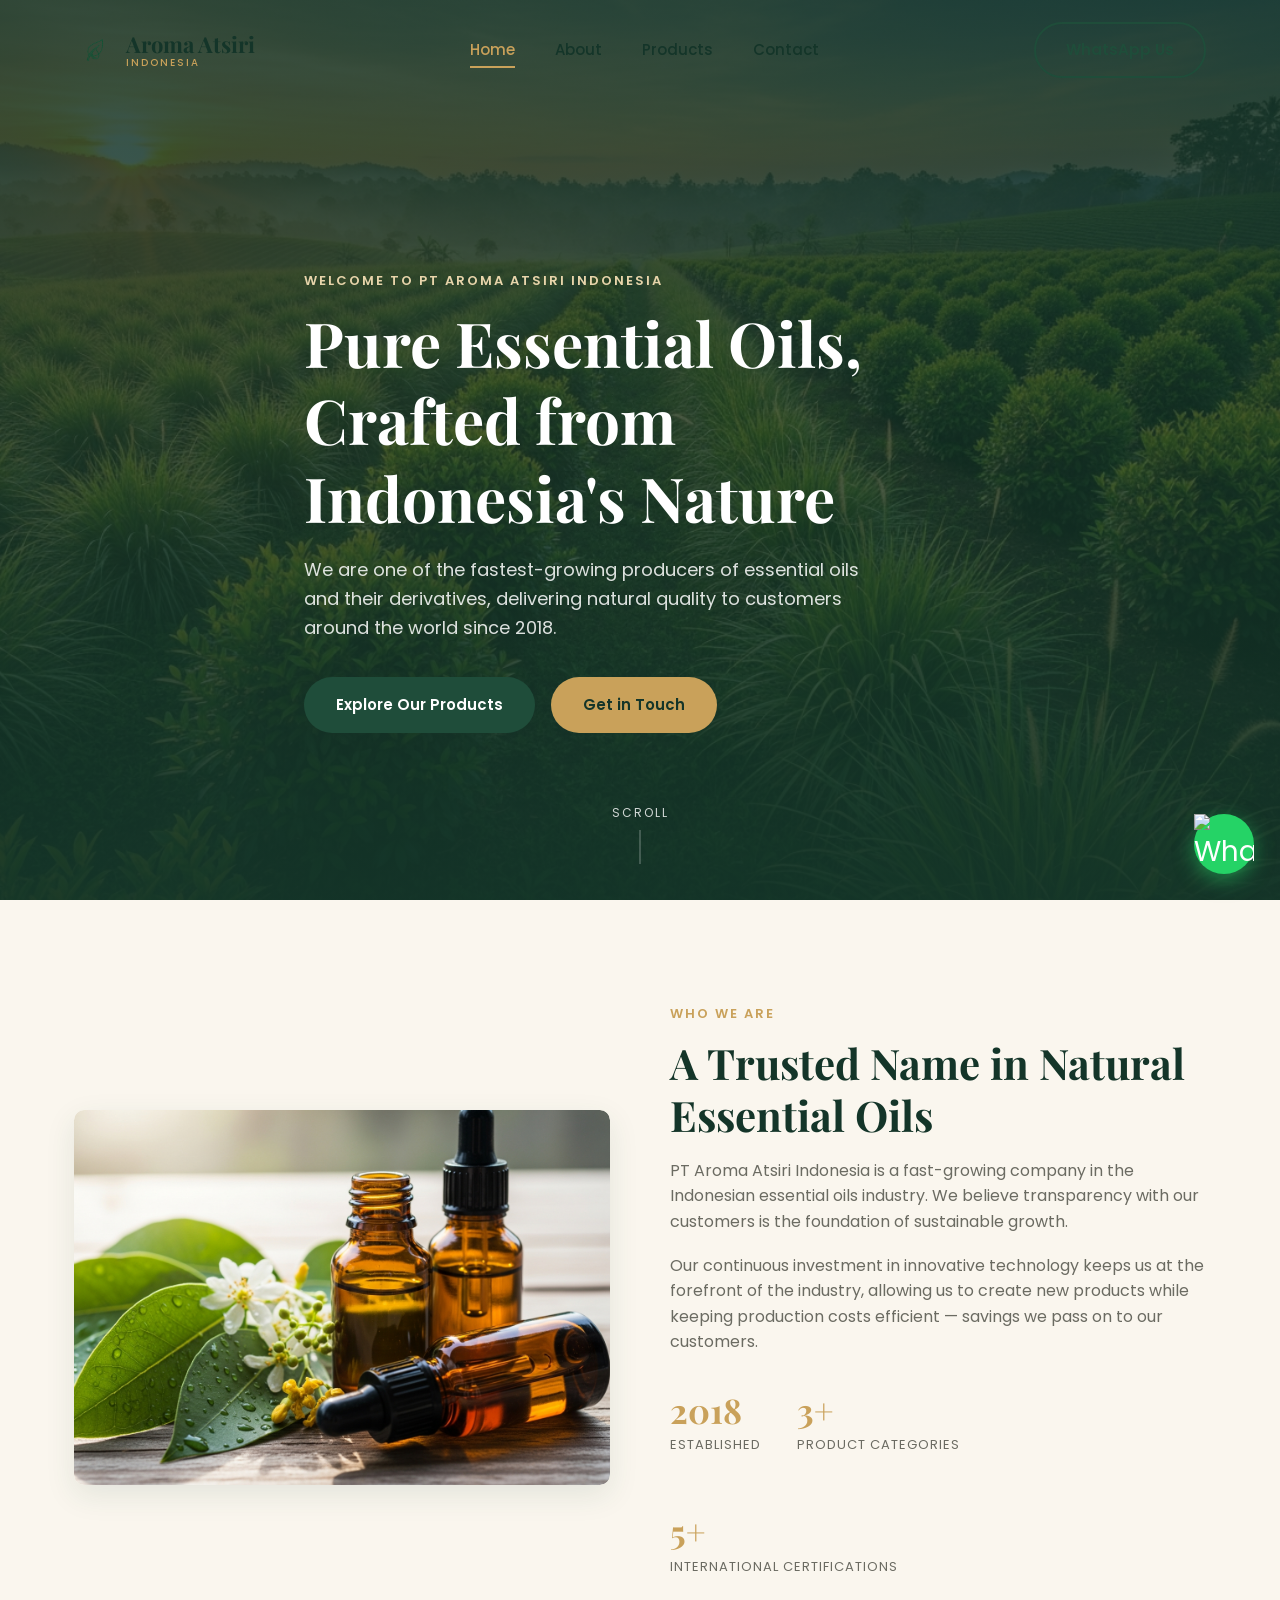
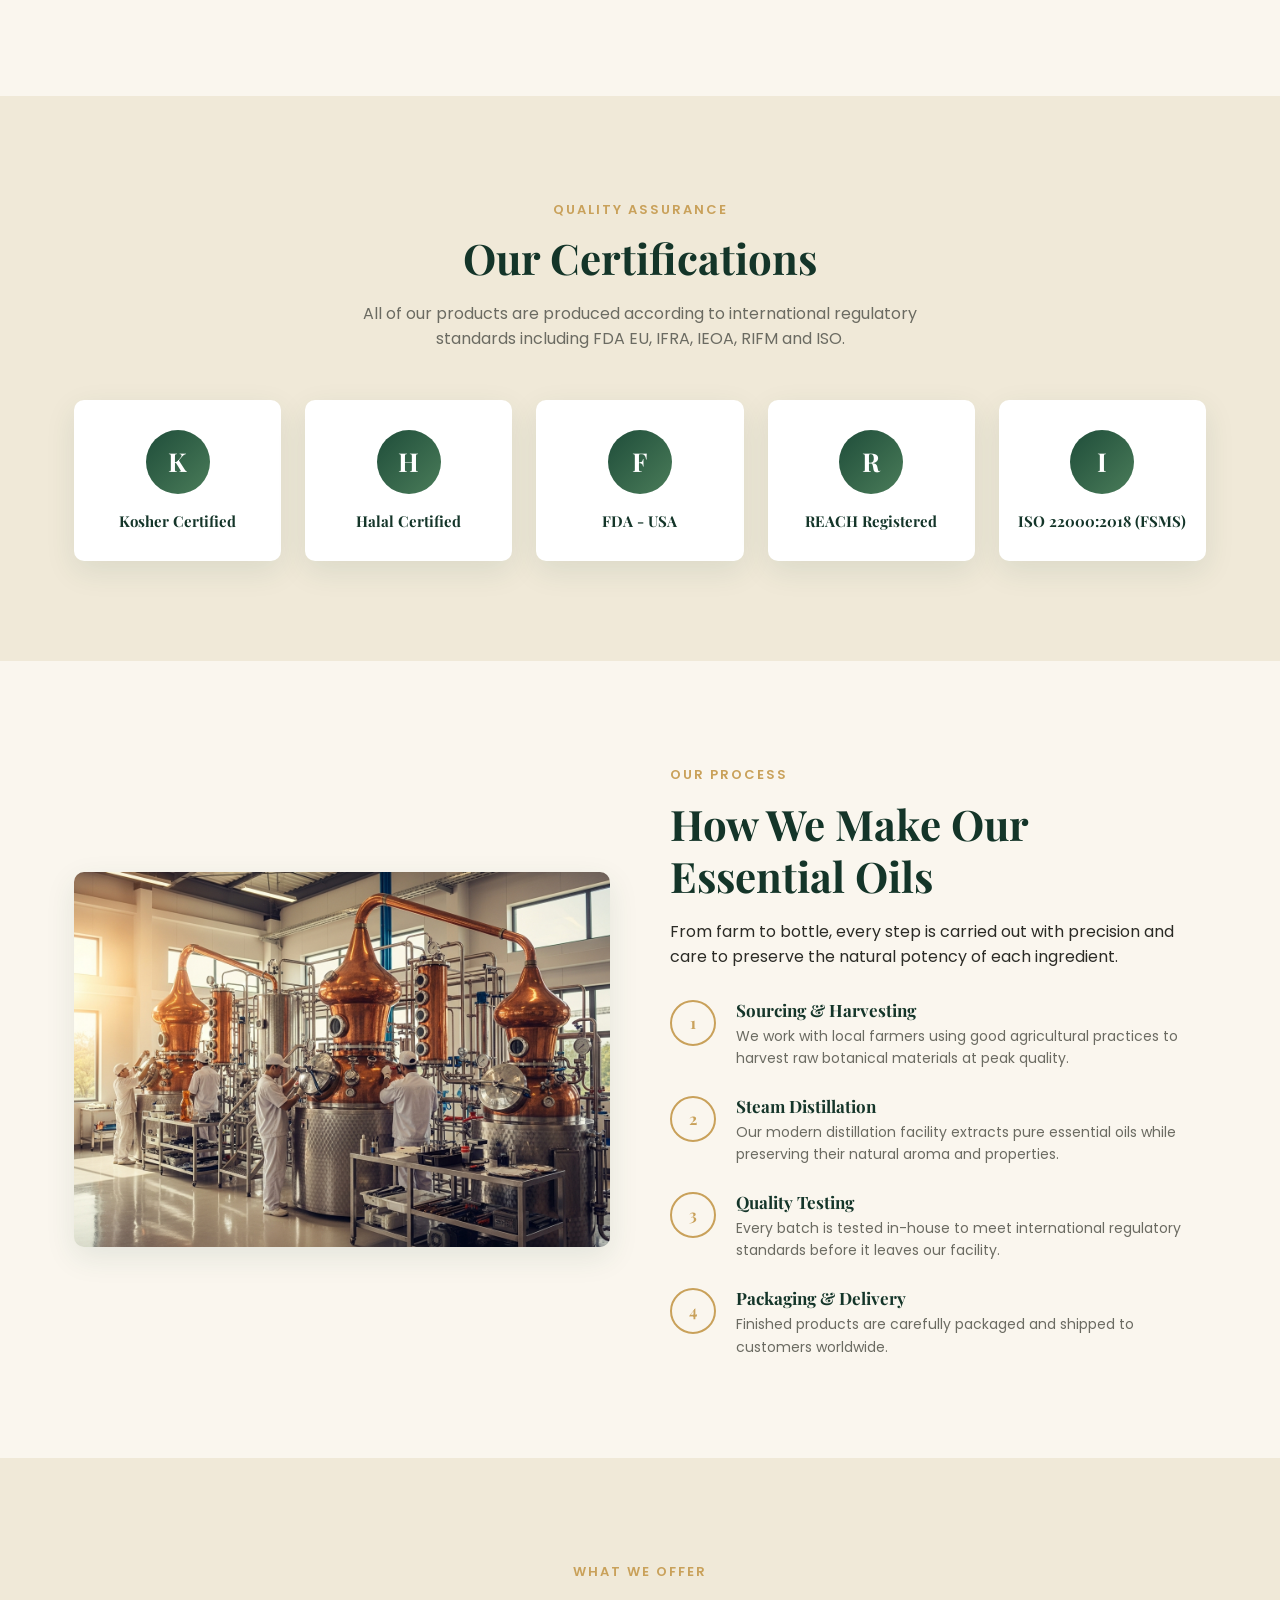
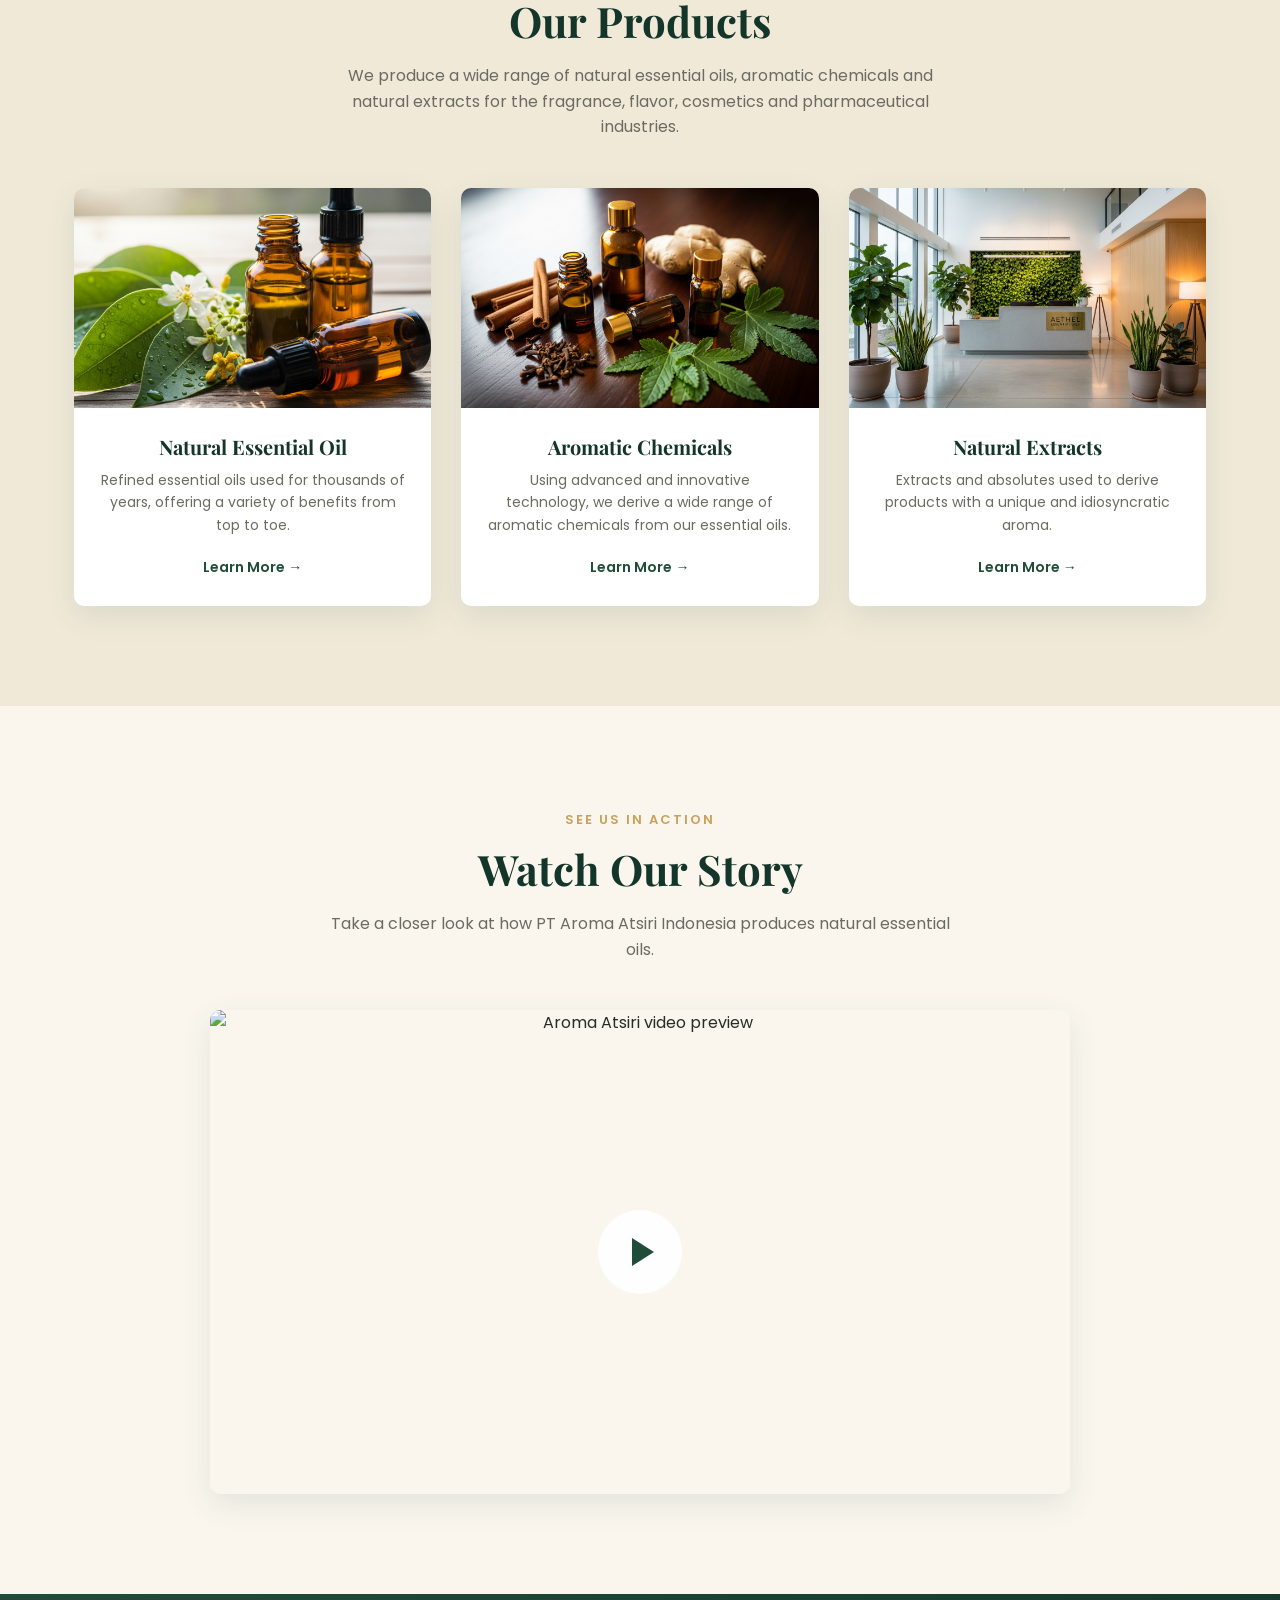
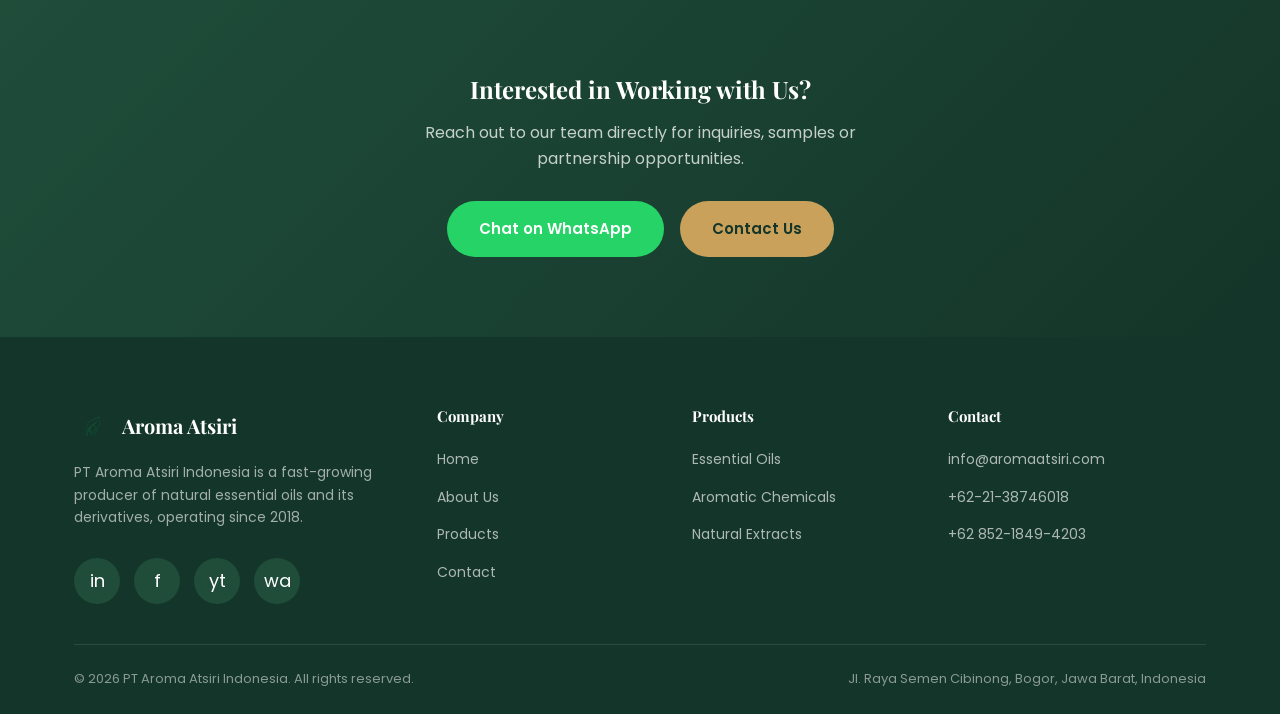
==== commit b0e9e72c: "update" ====
--- a/index.html
+++ b/index.html
@@ -285,7 +285,17 @@
     </div>
   </footer>
 
-  <a href="https://wa.me/6285218494203" target="_blank" rel="noopener" class="whatsapp-float" aria-label="Chat on WhatsApp">wa</a>
+    <!-- WhatsApp Floating Button -->
+  <a href="https://wa.me/6285218494203" 
+    class="whatsapp-float whatsapp-float--icon-only" 
+    target="_blank" 
+    rel="noopener noreferrer"
+    aria-label="Chat on WhatsApp">
+
+    <img src="https://upload.wikimedia.org/wikipedia/commons/6/6b/WhatsApp.svg" 
+        class="whatsapp-float__img"
+        alt="WhatsApp">
+  </a>
 
   <script src="script.js"></script>
 </body>
